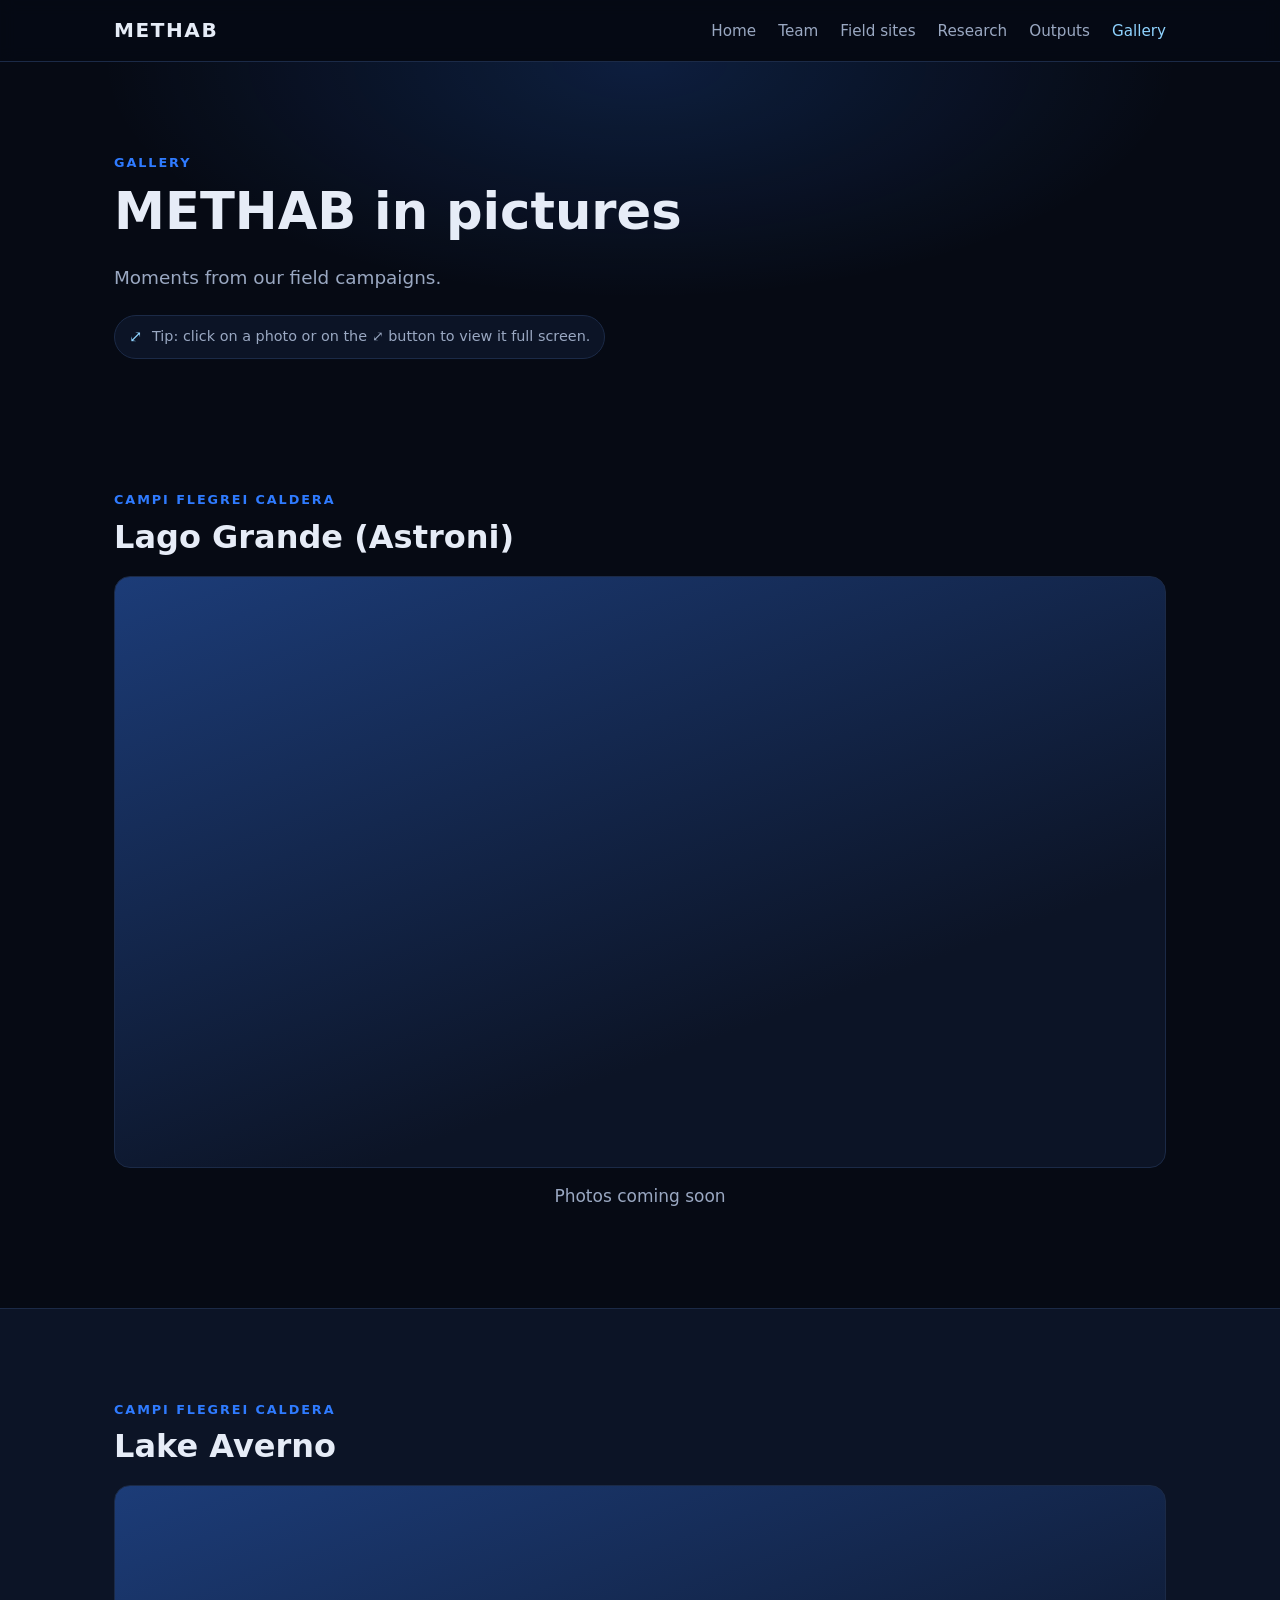
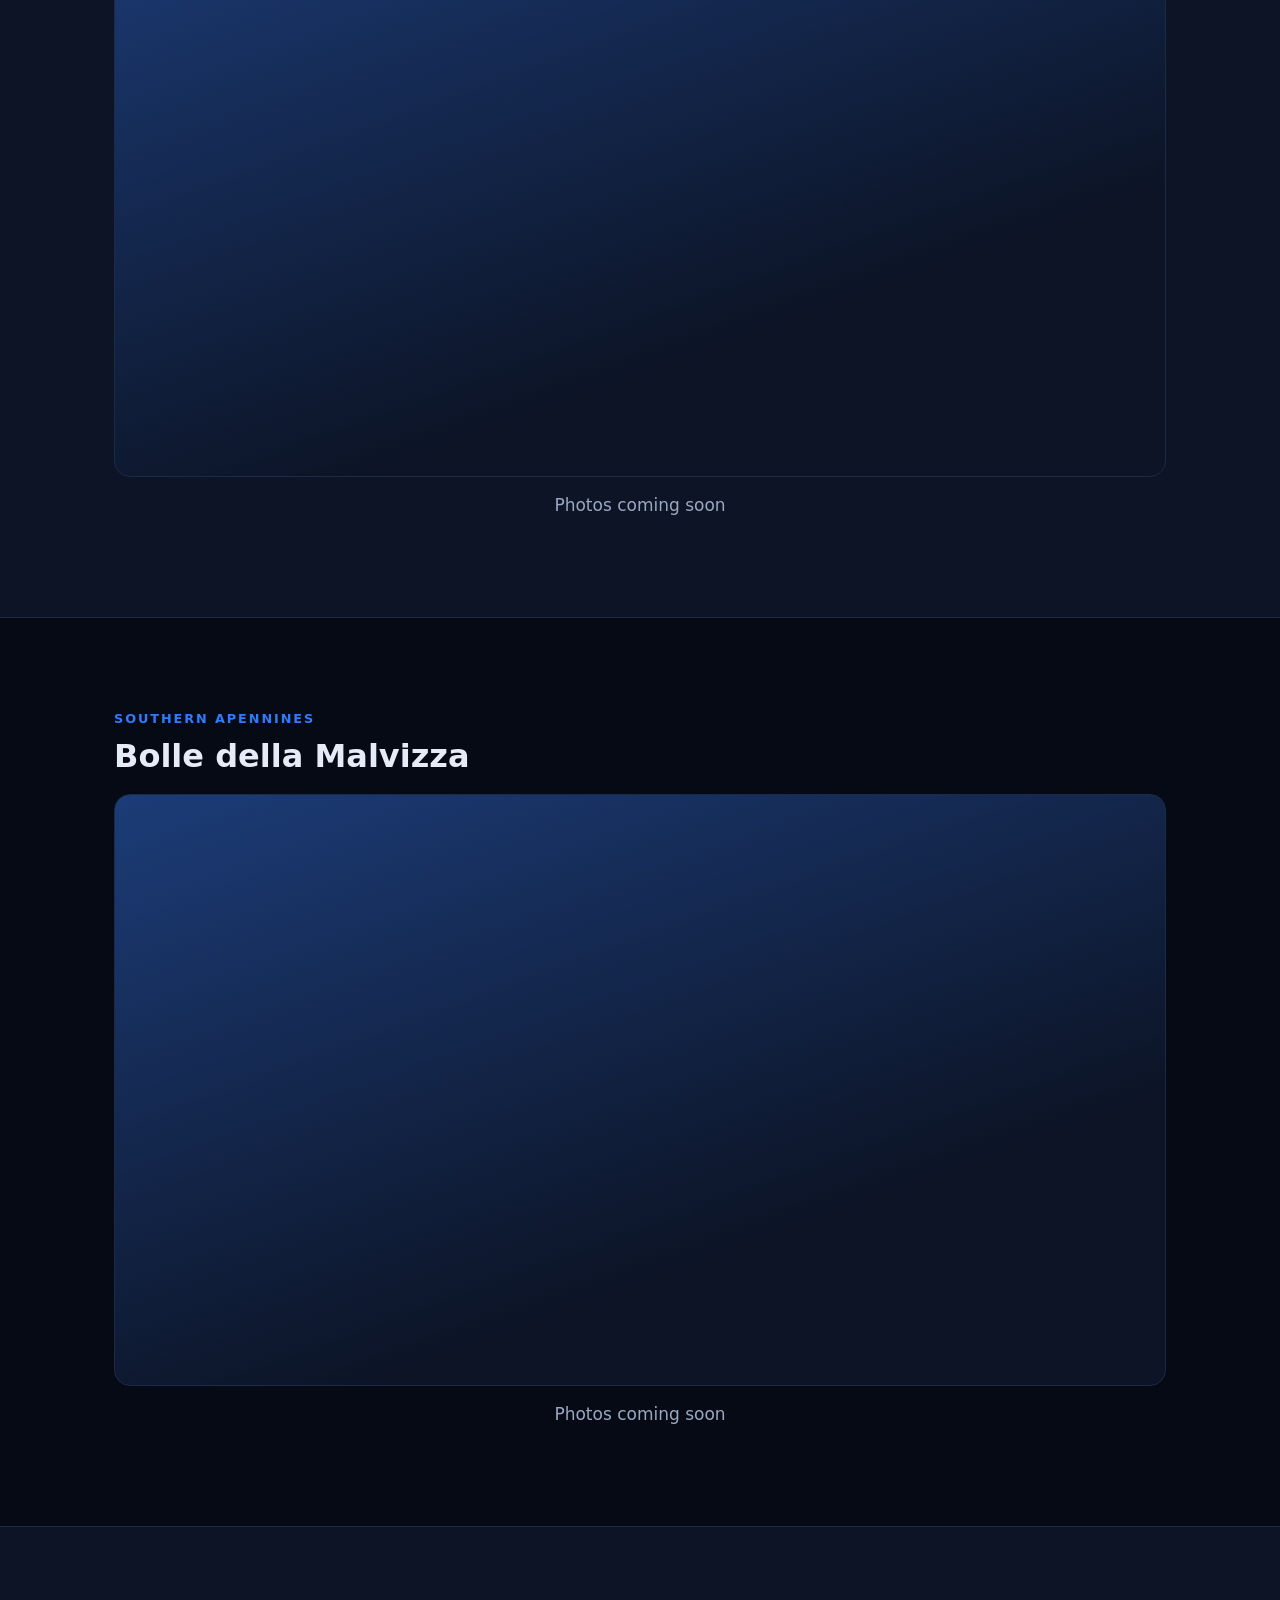
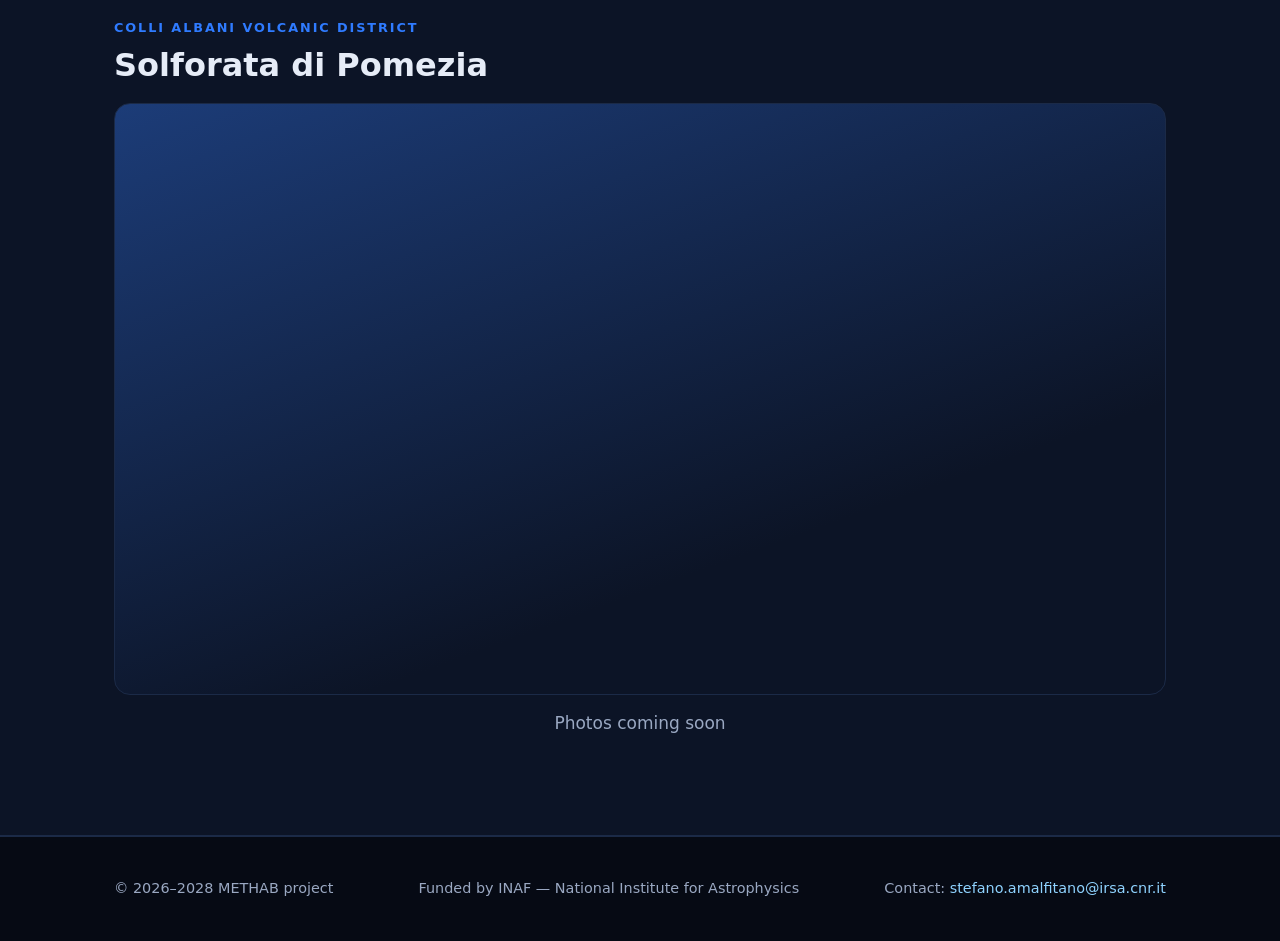
==== gallery.html @ 4ba60c29 "Initial import" ====
<!DOCTYPE html>
<html lang="en">
<head>
  <meta charset="UTF-8">
  <meta name="viewport" content="width=device-width, initial-scale=1.0">
  <title>Gallery — METHAB</title>
  <meta name="description" content="Photos from the METHAB field campaigns.">
  <link rel="stylesheet" href="style.css">

  <!-- Icons (browser tab, phone home screen) -->
  <link rel="icon" type="image/png" sizes="32x32" href="favicon-32.png">
  <link rel="icon" type="image/png" sizes="192x192" href="favicon-192.png">
  <link rel="apple-touch-icon" href="apple-touch-icon.png">

  <!-- Link preview (WhatsApp, LinkedIn, email...). If the domain changes, update the URLs below. -->
  <meta property="og:type" content="website">
  <meta property="og:site_name" content="METHAB">
  <meta property="og:title" content="Gallery — METHAB">
  <meta property="og:description" content="Photos from the METHAB field campaigns.">
  <meta property="og:url" content="https://methab.irsa.cnr.it/gallery.html">
  <meta property="og:image" content="https://methab.irsa.cnr.it/og-image.png">
  <meta name="twitter:card" content="summary_large_image">
</head>
<body>

  <!-- ================= HEADER / MENU (same on every page) ================= -->
  <header class="site-header">
    <div class="container">
      <a href="index.html" class="logo">
        METHAB
      </a>
      <!-- menu button, visible only on phones -->
      <input type="checkbox" id="menu-toggle" class="menu-toggle">
      <label for="menu-toggle" class="menu-btn" aria-label="Menu">☰</label>
      <ul class="nav">
        <li><a href="index.html">Home</a></li>
        <li><a href="team.html">Team</a></li>
        <li><a href="sites.html">Field sites</a></li>
        <li><a href="research.html">Research</a></li>
        <li><a href="outputs.html">Outputs</a></li>
        <li><a href="gallery.html" class="active">Gallery</a></li>
      </ul>
    </div>
  </header>

  <!-- ================= PAGE TITLE ================= -->
  <div class="page-head">
    <div class="container">
      <span class="eyebrow">Gallery</span>
      <h1>METHAB in pictures</h1>
      <p class="lead">Moments from our field campaigns.</p>
      <p class="hint"><span class="hint-icon">⤢</span> Tip: click on a photo or on the ⤢ button to view it full screen.</p>
    </div>
  </div>

  <!-- ================= CAROUSELS =================
       PHOTOS ARE LOADED AUTOMATICALLY — no need to edit this file.
       Put the photos in these folders, numbered from 1, lowercase ".jpg":
         images/gallery/astroni/astroni1.jpg, astroni2.jpg, astroni3.jpg ...
         images/gallery/averno/averno1.jpg, averno2.jpg ...
         images/gallery/malvizza/malvizza1.jpg, malvizza2.jpg ...
         images/gallery/pomezia/pomezia1.jpg, pomezia2.jpg ...
       The page shows photos 1, 2, 3 ... and stops at the first missing number.
       Photo number 1 of each site is also used in the Field sites page.
       Clicking a photo (or the ⤢ button) opens it full screen.
       OPTIONAL VIDEO: a file called <name>-video.mp4 in the same folder
         (e.g. images/gallery/averno/averno-video.mp4) is added as the last slide.
  -->

  <!-- Astroni -->
  <section>
    <div class="container">
      <span class="eyebrow">Campi Flegrei caldera</span>
      <h2>Lago Grande (Astroni)</h2>
      <div class="carousel" data-folder="images/gallery/astroni" data-name="astroni" data-caption="Lago Grande (Astroni)">
        <div class="track"></div>
        <button class="car-btn prev" aria-label="Previous photo">‹</button>
        <button class="car-btn next" aria-label="Next photo">›</button>
        <button class="car-full" aria-label="View full screen" title="View full screen">⤢</button>
        <div class="car-counter"></div>
      </div>
    </div>
  </section>

  <!-- Averno -->
  <section class="alt">
    <div class="container">
      <span class="eyebrow">Campi Flegrei caldera</span>
      <h2>Lake Averno</h2>
      <div class="carousel" data-folder="images/gallery/averno" data-name="averno" data-caption="Lake Averno">
        <div class="track"></div>
        <button class="car-btn prev" aria-label="Previous photo">‹</button>
        <button class="car-btn next" aria-label="Next photo">›</button>
        <button class="car-full" aria-label="View full screen" title="View full screen">⤢</button>
        <div class="car-counter"></div>
      </div>
    </div>
  </section>

  <!-- Bolle della Malvizza -->
  <section>
    <div class="container">
      <span class="eyebrow">Southern Apennines</span>
      <h2>Bolle della Malvizza</h2>
      <div class="carousel" data-folder="images/gallery/malvizza" data-name="malvizza" data-caption="Bolle della Malvizza">
        <div class="track"></div>
        <button class="car-btn prev" aria-label="Previous photo">‹</button>
        <button class="car-btn next" aria-label="Next photo">›</button>
        <button class="car-full" aria-label="View full screen" title="View full screen">⤢</button>
        <div class="car-counter"></div>
      </div>
    </div>
  </section>

  <!-- Solforata di Pomezia -->
  <section class="alt">
    <div class="container">
      <span class="eyebrow">Colli Albani volcanic district</span>
      <h2>Solforata di Pomezia</h2>
      <div class="carousel" data-folder="images/gallery/pomezia" data-name="pomezia" data-caption="Solforata di Pomezia">
        <div class="track"></div>
        <button class="car-btn prev" aria-label="Previous photo">‹</button>
        <button class="car-btn next" aria-label="Next photo">›</button>
        <button class="car-full" aria-label="View full screen" title="View full screen">⤢</button>
        <div class="car-counter"></div>
      </div>
    </div>
  </section>

  <!-- ================= FOOTER (same on every page) ================= -->
  <footer class="site-footer">
    <div class="container">
      <span>© 2026–2028 METHAB project</span>
      <span>Funded by INAF — National Institute for Astrophysics</span>
      <span>Contact: <a href="mailto:stefano.amalfitano@irsa.cnr.it">stefano.amalfitano@irsa.cnr.it</a></span>
    </div>
  </footer>

  <!-- ================= FULL-SCREEN VIEWER (opens when a photo is clicked) ================= -->
  <div class="lightbox" id="lightbox" hidden>
    <button class="lb-close" aria-label="Close">✕</button>
    <button class="lb-prev" aria-label="Previous photo">‹</button>
    <img class="lb-img" alt="">
    <button class="lb-next" aria-label="Next photo">›</button>
    <div class="lb-caption"></div>
  </div>

  <!-- ================= CAROUSEL + VIEWER SCRIPT (no need to touch) ================= -->
  <script>
    /* ---------- full-screen viewer ---------- */
    const lb      = document.getElementById('lightbox');
    const lbImg   = lb.querySelector('.lb-img');
    const lbCap   = lb.querySelector('.lb-caption');
    let lbList = [], lbIndex = 0, lbTitle = '', lbOnClose = null;

    function lbShow() {
      lbImg.src = lbList[lbIndex];
      lbCap.textContent = lbTitle + (lbList.length > 1 ? '  ·  ' + (lbIndex + 1) + ' / ' + lbList.length : '');
      lb.classList.toggle('single', lbList.length <= 1);
    }
    function lbOpen(list, index, title, onClose) {
      lbList = list; lbIndex = index; lbTitle = title; lbOnClose = onClose;
      lbShow();
      lb.hidden = false;
      document.body.style.overflow = 'hidden';   // stop the page from scrolling behind
    }
    function lbClose() {
      lb.hidden = true;
      document.body.style.overflow = '';
      if (lbOnClose) lbOnClose(lbIndex);         // the carousel jumps to the last photo seen
    }
    function lbMove(step) {
      lbIndex = (lbIndex + step + lbList.length) % lbList.length;
      lbShow();
    }

    lb.querySelector('.lb-close').onclick = lbClose;
    lb.querySelector('.lb-prev').onclick  = () => lbMove(-1);
    lb.querySelector('.lb-next').onclick  = () => lbMove(1);
    lb.addEventListener('click', e => { if (e.target === lb) lbClose(); });   // click on the dark background
    document.addEventListener('keydown', e => {
      if (lb.hidden) return;
      if (['Escape', 'ArrowLeft', 'ArrowRight'].includes(e.key)) e.preventDefault();
      if (e.key === 'Escape')     lbClose();
      if (e.key === 'ArrowLeft')  lbMove(-1);
      if (e.key === 'ArrowRight') lbMove(1);
    });
    // swipe on phones
    let touchX = null;
    lb.addEventListener('touchstart', e => { touchX = e.touches[0].clientX; });
    lb.addEventListener('touchend', e => {
      if (touchX === null) return;
      const dx = e.changedTouches[0].clientX - touchX;
      if (Math.abs(dx) > 50) lbMove(dx < 0 ? 1 : -1);
      touchX = null;
    });

    /* ---------- carousels ---------- */
    document.querySelectorAll('.carousel').forEach(car => {
      const track   = car.querySelector('.track');
      const counter = car.querySelector('.car-counter');
      const folder  = car.dataset.folder;
      const name    = car.dataset.name;
      const caption = car.dataset.caption;
      const photos  = [];                    // list of loaded photos (used by the viewer)
      let total = 0;

      // add one slide to the carousel
      function addSlide(src, text) {
        const fig = document.createElement('figure');
        fig.className = 'slide';
        fig.innerHTML = '<div class="frame">' + (src ? '<img src="' + src + '" alt="' + text + '">' : '') +
                        '</div><figcaption>' + text + '</figcaption>';
        if (src) {
          const index = photos.length;
          photos.push(src);
          fig.querySelector('img').onclick = () => lbOpen(photos, index, caption, goTo);
        }
        track.appendChild(fig);
      }

      // try photo 1, 2, 3 ... until one is missing
      function load(i) {
        const src = folder + '/' + name + i + '.jpg';
        const img = new Image();
        img.onload  = () => { total++; addSlide(src, caption); update(); load(i + 1); };
        img.onerror = loadVideo;             // no more photos: look for a video
        img.src = src;
      }

      // optional video, shown as the last slide: e.g. images/gallery/averno/averno-video.mp4
      function loadVideo() {
        const src = folder + '/' + name + '-video.mp4';
        const v = document.createElement('video');
        v.preload = 'metadata';
        v.onloadedmetadata = () => { total++; addVideo(src); finish(); };
        v.onerror = finish;
        v.src = src;
      }
      function addVideo(src) {
        const fig = document.createElement('figure');
        fig.className = 'slide';
        fig.innerHTML = '<div class="frame"><video src="' + src + '" autoplay muted loop playsinline controls></video></div>' +
                        '<figcaption>' + caption + ' (video)</figcaption>';
        track.appendChild(fig);
      }
      function finish() {
        if (total === 0) { addSlide(null, 'Photos coming soon'); car.classList.add('empty'); }
        if (total <= 1) { car.classList.add('single'); }   // hide arrows if 0–1 items
        update();
      }

      function current() { return Math.round(track.scrollLeft / track.clientWidth); }
      function goTo(i) {
        const n = Math.max(total, 1);
        i = (i + n) % n;                     // loop: after the last comes the first
        track.scrollTo({ left: i * track.clientWidth, behavior: 'smooth' });
      }
      function update() {
        counter.textContent = total > 1 ? (current() + 1) + ' / ' + total : '';
      }

      car.querySelector('.prev').onclick = () => goTo(current() - 1);
      car.querySelector('.next').onclick = () => goTo(current() + 1);
      car.querySelector('.car-full').onclick = () => {
        if (!total) return;
        if (current() < photos.length) { lbOpen(photos, current(), caption, goTo); }
        else { const v = track.querySelectorAll('.slide')[current()].querySelector('video');
               if (v && v.requestFullscreen) v.requestFullscreen(); }   // video: browser full screen
      };
      track.addEventListener('scroll', update);
      load(1);
    });
  </script>

</body>
</html>
---- style.css ----
/* ==========================================================
   METHAB — shared stylesheet
   Used by every page of the site.
   ========================================================== */

/* ---------- Colours (change them here, they apply everywhere) ---------- */
:root {
  --bg:        #060a14;   /* night / space background          */
  --bg-soft:   #0c1426;   /* cards and alternate sections      */
  --line:      #1b2a47;   /* borders                           */
  --flame:     #2f7bff;   /* methane flame blue (main accent)  */
  --flame-in:  #8fd3ff;   /* light inner cone of the flame     */
  --text:      #e6ecf7;   /* main text                         */
  --muted:     #9aa8c2;   /* secondary text                    */
  --max:       1100px;    /* max page width                    */
}

/* ---------- Base ---------- */
* { box-sizing: border-box; margin: 0; padding: 0; }

html { scroll-behavior: smooth; }

body {
  background: var(--bg);
  color: var(--text);
  font-family: system-ui, -apple-system, "Segoe UI", Roboto, Helvetica, Arial, sans-serif;
  font-size: 17px;
  line-height: 1.65;
}

a { color: var(--flame-in); text-decoration: none; }
a:hover { text-decoration: underline; }

img { max-width: 100%; display: block; }

.container { max-width: var(--max); margin: 0 auto; padding: 0 24px; }

h1, h2, h3 { line-height: 1.2; font-weight: 700; }
h2 { font-size: 2rem; margin-bottom: 0.6em; }
h3 { font-size: 1.2rem; margin-bottom: 0.4em; }

/* small blue label above section titles */
.eyebrow {
  display: block;
  color: var(--flame);
  font-size: 0.8rem;
  font-weight: 700;
  letter-spacing: 0.15em;
  text-transform: uppercase;
  margin-bottom: 0.6em;
}

/* ---------- Header / menu ---------- */
.site-header {
  position: sticky;
  top: 0;
  z-index: 10;
  background: rgba(6, 10, 20, 0.85);
  backdrop-filter: blur(8px);
  border-bottom: 1px solid var(--line);
}

.site-header .container {
  display: flex;
  align-items: center;
  justify-content: space-between;
  flex-wrap: wrap;
  gap: 12px;
  padding-top: 14px;
  padding-bottom: 14px;
}

.logo {
  display: flex;
  align-items: center;
  gap: 10px;
  color: var(--text);
  font-weight: 800;
  font-size: 1.25rem;
  letter-spacing: 0.08em;
}
.logo:hover { text-decoration: none; }

.nav { display: flex; flex-wrap: wrap; gap: 4px 22px; list-style: none; }
.nav a { color: var(--muted); font-size: 0.95rem; }
.nav a:hover { color: var(--text); text-decoration: none; }
.nav a.active { color: var(--flame-in); }

/* ---------- Hero (top of home page) ---------- */
.hero {
  position: relative;
  overflow: hidden;
  padding: 120px 0 110px;
  text-align: center;
  /* the "flame glow" */
  background:
    radial-gradient(ellipse 45% 55% at 50% 105%, rgba(143, 211, 255, 0.35), transparent 70%),
    radial-gradient(ellipse 70% 80% at 50% 110%, rgba(47, 123, 255, 0.45), transparent 70%),
    var(--bg);
}

.hero-logo {
  width: 260px;
  max-width: 70%;
  margin: 0 auto 28px;
  filter: drop-shadow(0 10px 40px rgba(47, 123, 255, 0.25));
}

.hero h1 {
  font-size: clamp(3rem, 9vw, 6rem);
  letter-spacing: 0.12em;
  background: linear-gradient(180deg, #ffffff 30%, var(--flame-in));
  -webkit-background-clip: text;
  background-clip: text;
  color: transparent;
}

.hero .subtitle {
  max-width: 760px;
  margin: 18px auto 36px;
  color: var(--muted);
  font-size: 1.15rem;
}

.btn {
  display: inline-block;
  padding: 12px 26px;
  border-radius: 999px;
  border: 1px solid var(--flame);
  color: var(--text);
  font-weight: 600;
  margin: 6px;
}
.btn:hover { text-decoration: none; background: rgba(47, 123, 255, 0.15); }
.btn.primary { background: var(--flame); }
.btn.primary:hover { background: #4a8cff; }

/* ---------- Sections ---------- */
section { padding: 90px 0; }
section.alt { background: var(--bg-soft); border-top: 1px solid var(--line); border-bottom: 1px solid var(--line); }

.lead { font-size: 1.15rem; color: var(--muted); max-width: 820px; }
.lead + .lead { margin-top: 1em; }

/* ---------- Key numbers strip ---------- */
.stats {
  display: grid;
  grid-template-columns: repeat(auto-fit, minmax(180px, 1fr));
  gap: 20px;
  text-align: center;
}
.stat .num { font-size: 2.6rem; font-weight: 800; color: var(--flame-in); }
.stat .label { color: var(--muted); font-size: 0.95rem; }

/* ---------- Cards ---------- */
.cards {
  display: grid;
  grid-template-columns: repeat(auto-fit, minmax(260px, 1fr));
  gap: 24px;
  margin-top: 40px;
}

.card {
  background: var(--bg-soft);
  border: 1px solid var(--line);
  border-radius: 16px;
  padding: 28px;
}
section.alt .card { background: var(--bg); }
.card p { color: var(--muted); }
.card .tag { color: var(--flame); font-size: 0.8rem; font-weight: 700; letter-spacing: 0.1em; text-transform: uppercase; }

/* ---------- Partners ---------- */
.partners {
  display: grid;
  grid-template-columns: repeat(auto-fit, minmax(240px, 1fr));
  gap: 24px;
  margin-top: 40px;
}
.partner {
  border: 1px solid var(--line);
  border-radius: 16px;
  padding: 28px;
  text-align: center;
}
.partner p { color: var(--muted); font-size: 0.95rem; }

/* ---------- Page title (inner pages) ---------- */
.page-head {
  padding: 90px 0 40px;
  background:
    radial-gradient(ellipse 60% 100% at 50% 0%, rgba(47, 123, 255, 0.18), transparent 70%),
    var(--bg);
}
.page-head h1 { font-size: clamp(2.2rem, 5vw, 3.2rem); margin-bottom: 0.4em; }

/* ---------- People (team page) ---------- */
.people {
  display: grid;
  grid-template-columns: repeat(auto-fill, minmax(220px, 1fr));
  gap: 24px;
  margin-top: 40px;
}
.person {
  background: var(--bg-soft);
  border: 1px solid var(--line);
  border-radius: 16px;
  border-top: 3px solid var(--flame);
  padding: 24px 20px;
  text-align: center;
}
section.alt .person { background: var(--bg); }
.person h3 { margin-bottom: 6px; }
.person p { color: var(--muted); font-size: 0.92rem; margin-top: 10px; }
.role {
  display: inline-block;
  font-size: 0.75rem;
  font-weight: 700;
  letter-spacing: 0.08em;
  text-transform: uppercase;
  color: var(--muted);
}
.role.coord { color: var(--flame-in); }

/* ---------- Field sites ---------- */
:root {
  /* shown when a site photo is missing */
  --photo-fallback: linear-gradient(160deg, #1c3c78, #0c1426 70%);
}
.site {
  display: grid;
  grid-template-columns: 1fr 1fr;
  gap: 48px;
  align-items: center;
  margin-bottom: 80px;
}
.site:last-child { margin-bottom: 0; }
.site.reverse .site-photo { order: 2; }   /* photo on the right */
.site-photo {
  aspect-ratio: 4 / 3;
  border-radius: 16px;
  border: 1px solid var(--line);
  background-size: cover;
  background-position: center;
}
.site-text .tag { color: var(--flame); font-size: 0.8rem; font-weight: 700; letter-spacing: 0.1em; text-transform: uppercase; }
.site-text h2 { margin-top: 6px; }
.site-text p { color: var(--muted); }

@media (max-width: 760px) {
  .site { grid-template-columns: 1fr; gap: 20px; }
  .site.reverse .site-photo { order: 0; }
}

/* ---------- Research lines ---------- */
.line {
  display: grid;
  grid-template-columns: 110px 1fr;
  gap: 24px;
  padding: 56px 0;
  border-bottom: 1px solid var(--line);
}
.line:first-child { padding-top: 0; }
.line:last-child { border-bottom: none; padding-bottom: 0; }
.line-num {
  font-size: 3.5rem;
  font-weight: 800;
  line-height: 1;
  /* outline effect made with shadows: -webkit-text-stroke showed glitches
     on some fonts (e.g. the "2" on Mac) */
  color: var(--bg);
  text-shadow:
    -1.5px -1.5px 0 var(--flame),  1.5px -1.5px 0 var(--flame),
    -1.5px  1.5px 0 var(--flame),  1.5px  1.5px 0 var(--flame),
     0     -1.5px 0 var(--flame),  0      1.5px 0 var(--flame),
    -1.5px  0     0 var(--flame),  1.5px  0     0 var(--flame);
}
.line-body .tag { color: var(--flame); font-size: 0.8rem; font-weight: 700; letter-spacing: 0.1em; text-transform: uppercase; }
.line-body h2 { margin-top: 6px; }
.line-body .cards { margin-top: 28px; }

@media (max-width: 760px) {
  .line { grid-template-columns: 1fr; gap: 8px; }
}

/* ---------- Timeline ---------- */
.timeline {
  display: grid;
  grid-template-columns: 240px 1fr;
  gap: 10px 20px;
  margin-top: 40px;
  align-items: center;
}
.tl-axis {
  grid-column: 2;
  display: grid;
  grid-template-columns: repeat(24, 1fr);
  color: var(--muted);
  font-size: 0.8rem;
  border-bottom: 1px solid var(--line);
  padding-bottom: 6px;
}
.tl-axis span { border-left: 1px solid var(--line); padding-left: 6px; }
.tl-label { color: var(--muted); font-size: 0.92rem; text-align: right; }
.tl-row {
  display: grid;
  grid-template-columns: repeat(24, 1fr);
  height: 18px;
}
.tl-bar { border-radius: 999px; background: var(--flame); }
.tl-bar.b2 { background: #5a9bff; }
.tl-bar.b3 { background: var(--flame-in); }
.tl-bar.b4 { background: #c9e9ff; }
.tl-bar.b5 { background: #3b4f75; }

@media (max-width: 760px) {
  .timeline { grid-template-columns: 1fr; }
  .tl-axis { grid-column: 1; }
  .tl-label { text-align: left; margin-top: 8px; }
}

/* ---------- Footer ---------- */
.site-footer {
  border-top: 1px solid var(--line);
  padding: 40px 0;
  color: var(--muted);
  font-size: 0.9rem;
}
.site-footer .container { display: flex; flex-wrap: wrap; justify-content: space-between; gap: 16px; }

/* ---------- Timeline milestones (project meetings) ---------- */
.tl-ms {
  width: 14px;
  height: 14px;
  justify-self: center;
  align-self: center;
  transform: rotate(45deg);
  border: 2px solid var(--flame-in);
  background: var(--bg-soft);
}
.tl-ms.done { background: var(--flame-in); }
.tl-note { margin-top: 24px; color: var(--muted); font-size: 0.9rem; }
.tl-note .tl-ms { display: inline-block; width: 10px; height: 10px; margin: 0 8px 0 16px; }
.tl-note .tl-ms:first-child { margin-left: 0; }

/* ---------- Timeline month cells (subtle grid behind the bars) ---------- */
.tl-row {
  height: 22px;
  background: repeating-linear-gradient(
    to right,
    rgba(143, 211, 255, 0.05) 0,
    rgba(143, 211, 255, 0.05) calc(100% / 24 - 2px),
    transparent calc(100% / 24 - 2px),
    transparent calc(100% / 24)
  );
  border-radius: 4px;
}
.tl-bar { margin: 3px 0; }

/* ---------- Publications (outputs page) ---------- */
.pubs { margin-top: 32px; }
.pub {
  display: grid;
  grid-template-columns: 90px 1fr;
  gap: 24px;
  padding: 28px 0;
  border-bottom: 1px solid var(--line);
}
.pub:first-child { border-top: 1px solid var(--line); }
.pub-year { font-size: 1.4rem; font-weight: 800; color: var(--flame); }
.pub-body h3 { font-size: 1.15rem; margin-bottom: 8px; }
.pub-body h3 a { color: var(--text); }
.pub-body h3 a:hover { color: var(--flame-in); }
.pub-authors { color: var(--muted); }
.pub-authors strong { color: var(--text); font-weight: 600; }
.pub-journal { color: var(--muted); font-size: 0.95rem; margin-top: 4px; }
.pub-links { margin-top: 10px; font-size: 0.9rem; display: flex; flex-wrap: wrap; gap: 12px; align-items: center; }
.pub-oa {
  font-size: 0.72rem;
  font-weight: 700;
  letter-spacing: 0.08em;
  text-transform: uppercase;
  color: var(--flame-in);
  border: 1px solid var(--flame);
  border-radius: 999px;
  padding: 2px 10px;
}
@media (max-width: 760px) {
  .pub { grid-template-columns: 1fr; gap: 6px; }
}

/* ---------- Gallery carousel ---------- */
.carousel { position: relative; }
.track {
  display: flex;
  overflow-x: auto;
  scroll-snap-type: x mandatory;
  scrollbar-width: none;              /* hide scrollbar (Firefox) */
}
.track::-webkit-scrollbar { display: none; }  /* hide scrollbar (Chrome/Safari) */
.slide {
  flex: 0 0 100%;
  scroll-snap-align: start;
}
.frame {
  aspect-ratio: 16 / 9;
  max-height: 70vh;
  width: 100%;
  border-radius: 16px;
  border: 1px solid var(--line);
  overflow: hidden;
  background: var(--photo-fallback);   /* shown while a photo is missing */
}
.frame img { width: 100%; height: 100%; object-fit: cover; }
.slide figcaption { margin-top: 14px; color: var(--muted); text-align: center; }
.car-btn {
  position: absolute;
  top: calc(50% - 22px);
  transform: translateY(-50%);
  width: 48px;
  height: 48px;
  border-radius: 50%;
  border: 1px solid var(--flame);
  background: rgba(6, 10, 20, 0.7);
  color: var(--text);
  font-size: 1.8rem;
  line-height: 1;
  cursor: pointer;
}
.car-btn:hover { background: var(--flame); }
.car-btn.prev { left: 16px; }
.car-btn.next { right: 16px; }
.car-counter { margin-top: 8px; text-align: center; color: var(--flame-in); font-size: 0.9rem; font-weight: 600; }
.carousel.single .car-btn { display: none; }   /* no arrows with 0–1 photos */

/* ---------- Budget of each research unit (home page) ---------- */
.partner .budget {
  margin-top: 14px;
  color: var(--flame-in);
  font-size: 1.1rem;
  font-weight: 700;
}

/* ---------- Key numbers in bordered boxes (home page) ---------- */
.stat {
  border: 1px solid var(--line);
  border-radius: 16px;
  padding: 28px 16px;
  background: var(--bg-soft);
}

/* ---------- Mobile menu (☰ button on phones) ---------- */
.menu-toggle, .menu-btn { display: none; }

@media (max-width: 760px) {
  .menu-btn {
    display: block;
    font-size: 1.6rem;
    line-height: 1;
    color: var(--text);
    cursor: pointer;
    padding: 4px 8px;
  }
  .nav {
    display: none;              /* hidden until ☰ is tapped */
    width: 100%;
    flex-direction: column;
    gap: 0;
    padding: 8px 0 4px;
  }
  .nav a { display: block; padding: 10px 0; font-size: 1.05rem; border-top: 1px solid var(--line); }
  .menu-toggle:checked ~ .nav { display: flex; }
}

/* ---------- Full-screen viewer (gallery) ---------- */
.frame img { cursor: zoom-in; }
.car-full {
  position: absolute;
  top: 14px;
  right: 14px;
  width: 40px;
  height: 40px;
  border-radius: 10px;
  border: 1px solid var(--line);
  background: rgba(6, 10, 20, 0.7);
  color: var(--text);
  font-size: 1.2rem;
  cursor: pointer;
}
.car-full:hover { background: var(--flame); }
.carousel.empty .car-full { display: none; }

.lightbox {
  position: fixed;
  inset: 0;
  z-index: 100;
  background: rgba(3, 5, 10, 0.96);
  display: flex;
  align-items: center;
  justify-content: center;
}
.lightbox[hidden] { display: none; }
.lb-img {
  max-width: calc(100vw - 160px);   /* leave room for the arrows */
  max-height: 86vh;
  object-fit: contain;
  border-radius: 6px;
}
.lb-caption {
  position: absolute;
  bottom: 18px;
  left: 0;
  right: 0;
  text-align: center;
  color: var(--muted);
  font-size: 0.95rem;
}
.lightbox button {
  position: absolute;
  background: rgba(255, 255, 255, 0.08);
  border: 1px solid rgba(255, 255, 255, 0.15);
  color: #fff;
  cursor: pointer;
  border-radius: 50%;
  width: 48px;
  height: 48px;
  font-size: 1.6rem;
  line-height: 1;
}
.lightbox button:hover { background: var(--flame); }
.lb-close { top: 18px; right: 18px; font-size: 1.2rem !important; }
.lb-prev  { left: 18px;  top: 50%; transform: translateY(-50%); }
.lb-next  { right: 18px; top: 50%; transform: translateY(-50%); }
.lightbox.single .lb-prev, .lightbox.single .lb-next { display: none; }
@media (max-width: 760px) {
  .lb-img { max-width: 100vw; border-radius: 0; }   /* phones: full width, swipe to change photo */
  .lb-prev, .lb-next { top: auto !important; bottom: 60px; transform: none !important; }
}
.frame video { width: 100%; height: 100%; object-fit: contain; background: #000; }

/* ---------- Round "scroll down" button with pulsing glow (home hero) ---------- */
.cue-ring {
  display: inline-flex;
  align-items: center;
  justify-content: center;
  width: 54px;
  height: 54px;
  margin-top: 6px;
  border-radius: 50%;
  border: 1px solid var(--flame);
  color: var(--flame-in);
  font-size: 1.4rem;
  animation: pulse 2.4s ease-out infinite;
}
.cue-ring:hover { text-decoration: none; background: var(--flame); color: #fff; }
@keyframes pulse {
  0%   { box-shadow: 0 0 0 0    rgba(47, 123, 255, 0.55); }
  70%  { box-shadow: 0 0 0 18px rgba(47, 123, 255, 0); }
  100% { box-shadow: 0 0 0 0    rgba(47, 123, 255, 0); }
}

/* ---------- Figures from the project (home, research) ---------- */
.figure { margin-top: 48px; }
.figure img {
  width: 100%;
  border-radius: 14px;
  border: 1px solid var(--line);
  cursor: zoom-in;
}
.figure.narrow { max-width: 780px; }
.figure figcaption { margin-top: 12px; color: var(--muted); font-size: 0.92rem; max-width: 820px; }
.fig-license { display: block; margin-top: 6px; font-size: 0.8rem; color: var(--muted); opacity: 0.8; }

/* ---------- Hint line (gallery page) ---------- */
.hint {
  display: inline-flex;
  align-items: center;
  gap: 10px;
  margin-top: 22px;
  padding: 8px 14px;
  border: 1px solid var(--line);
  border-radius: 999px;
  background: var(--bg-soft);
  color: var(--muted);
  font-size: 0.9rem;
}
.hint-icon { color: var(--flame-in); font-size: 1rem; }
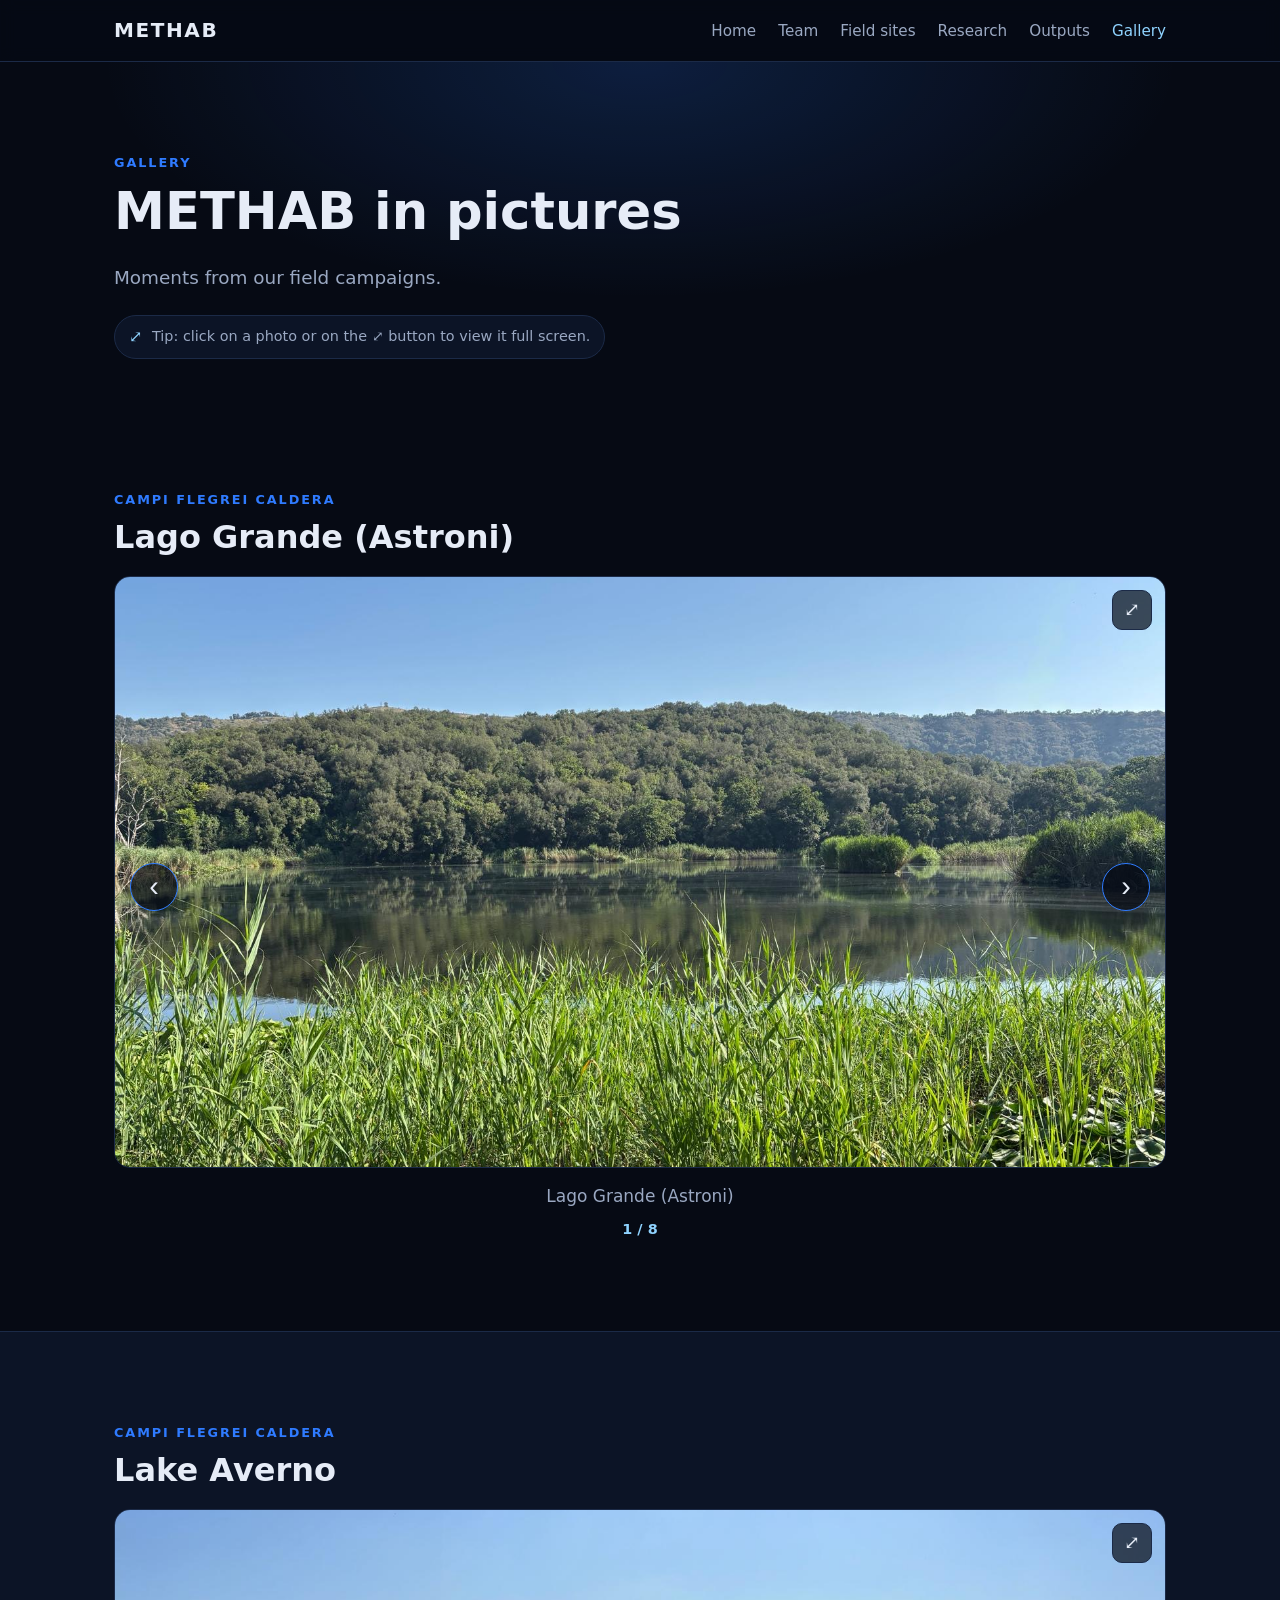
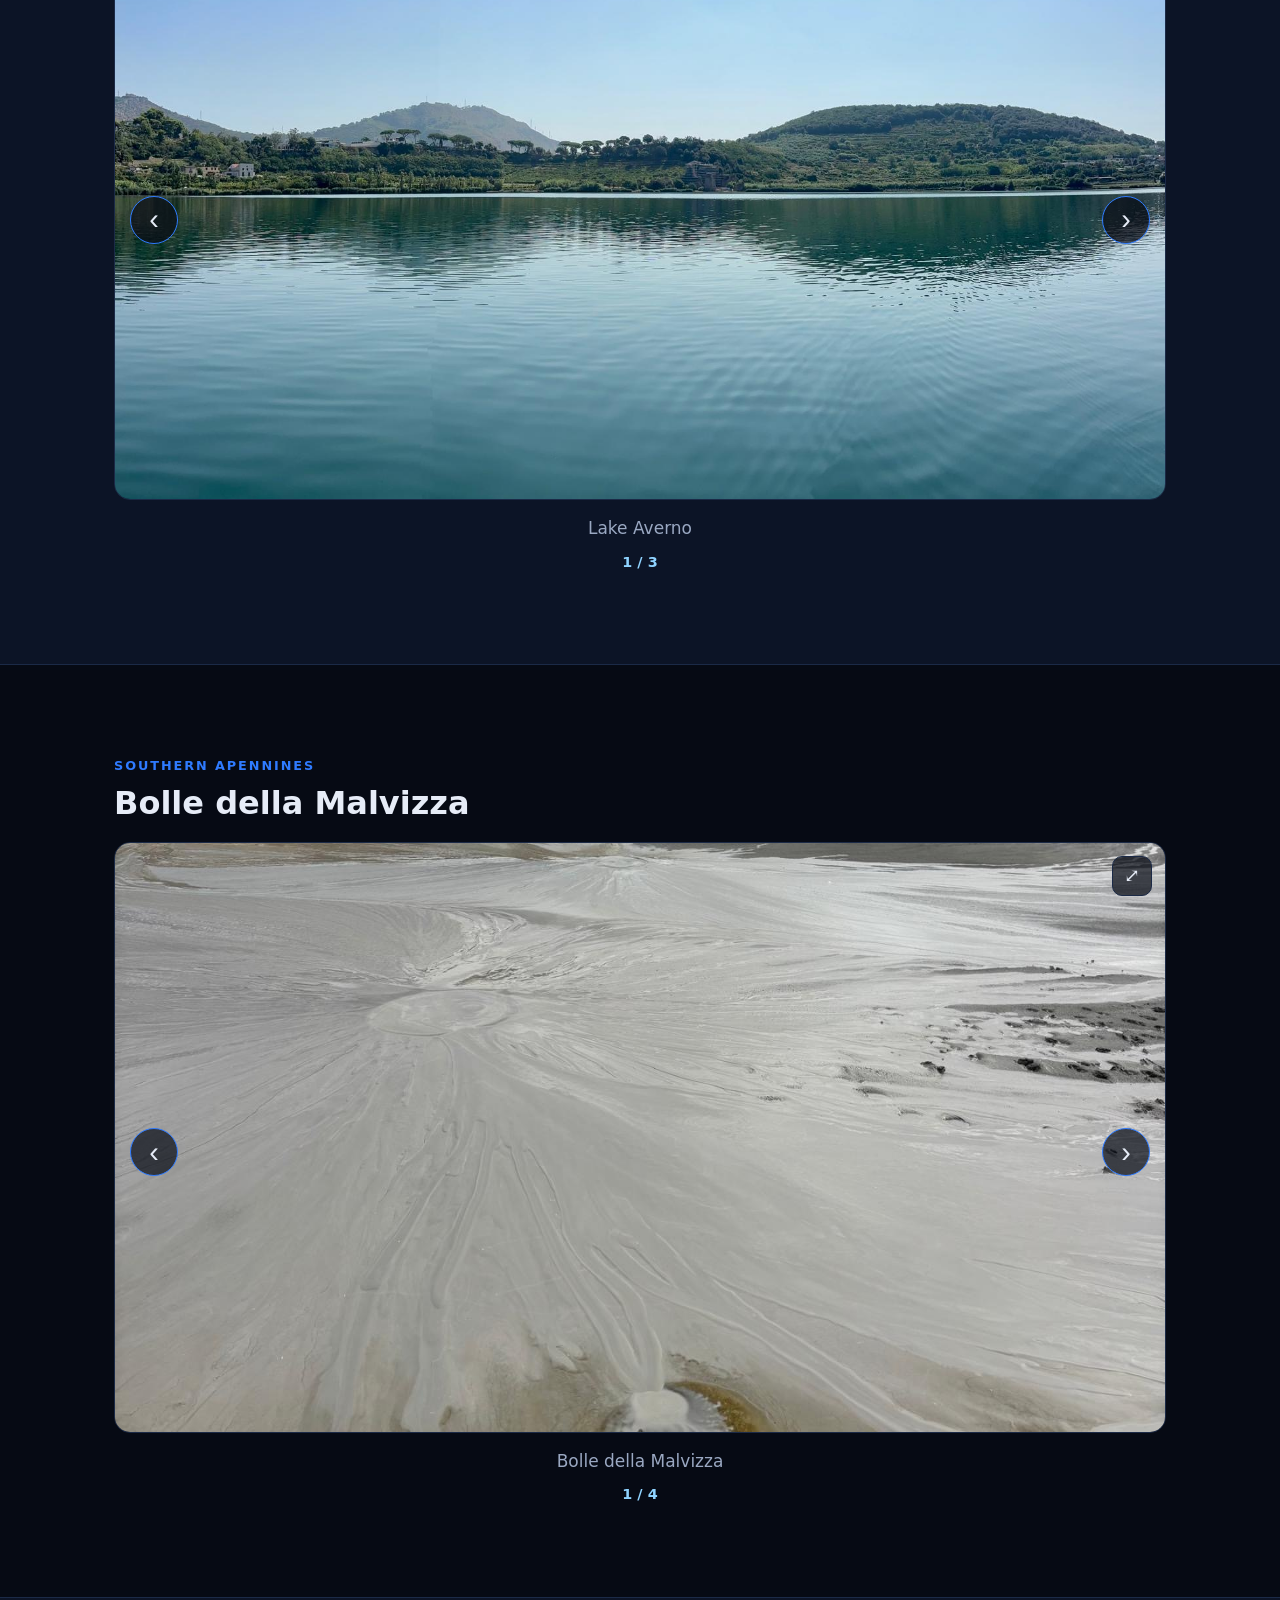
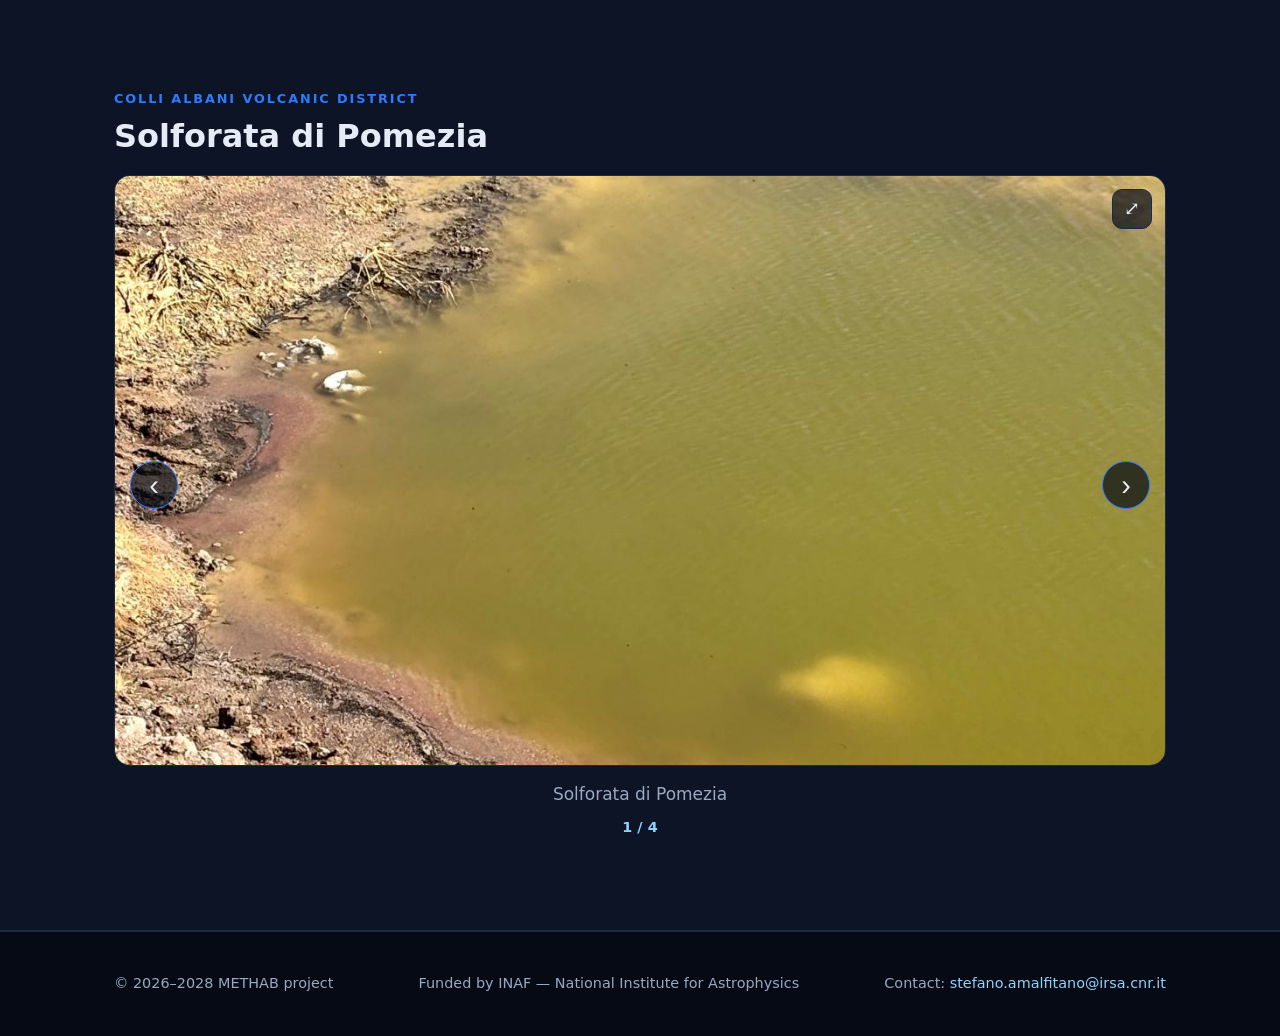
==== commit 628e2e11: "Minor update" ====
--- a/gallery.html
+++ b/gallery.html
@@ -17,8 +17,8 @@
   <meta property="og:site_name" content="METHAB">
   <meta property="og:title" content="Gallery — METHAB">
   <meta property="og:description" content="Photos from the METHAB field campaigns.">
-  <meta property="og:url" content="https://methab.irsa.cnr.it/gallery.html">
-  <meta property="og:image" content="https://methab.irsa.cnr.it/og-image.png">
+  <meta property="og:url" content="https://microecolab.github.io/METHAB/gallery.html">
+  <meta property="og:image" content="https://microecolab.github.io/METHAB/og-image.png">
   <meta name="twitter:card" content="summary_large_image">
 </head>
 <body>
@@ -55,7 +55,7 @@
 
   <!-- ================= CAROUSELS =================
        PHOTOS ARE LOADED AUTOMATICALLY — no need to edit this file.
-       Put the photos in these folders, numbered from 1, lowercase ".jpg":
+       Put the photos in these folders, numbered from 1 (.jpg, .JPG, .jpeg or .JPEG):
          images/gallery/astroni/astroni1.jpg, astroni2.jpg, astroni3.jpg ...
          images/gallery/averno/averno1.jpg, averno2.jpg ...
          images/gallery/malvizza/malvizza1.jpg, malvizza2.jpg ...
@@ -219,22 +219,28 @@
         track.appendChild(fig);
       }
 
-      // try photo 1, 2, 3 ... until one is missing
-      function load(i) {
-        const src = folder + '/' + name + i + '.jpg';
+      // accepted file extensions (online, upper/lower case matters)
+      const PHOTO_EXT = ['.jpg', '.JPG', '.jpeg', '.JPEG'];
+      const VIDEO_EXT = ['.mp4', '.MP4'];
+
+      // try photo 1, 2, 3 ... until one is missing (each with every extension)
+      function load(i, e = 0) {
+        if (e >= PHOTO_EXT.length) { loadVideo(); return; }   // no more photos: look for a video
+        const src = folder + '/' + name + i + PHOTO_EXT[e];
         const img = new Image();
         img.onload  = () => { total++; addSlide(src, caption); update(); load(i + 1); };
-        img.onerror = loadVideo;             // no more photos: look for a video
+        img.onerror = () => load(i, e + 1);  // try the next extension
         img.src = src;
       }
 
       // optional video, shown as the last slide: e.g. images/gallery/averno/averno-video.mp4
-      function loadVideo() {
-        const src = folder + '/' + name + '-video.mp4';
+      function loadVideo(e = 0) {
+        if (e >= VIDEO_EXT.length) { finish(); return; }
+        const src = folder + '/' + name + '-video' + VIDEO_EXT[e];
         const v = document.createElement('video');
         v.preload = 'metadata';
         v.onloadedmetadata = () => { total++; addVideo(src); finish(); };
-        v.onerror = finish;
+        v.onerror = () => loadVideo(e + 1);
         v.src = src;
       }
       function addVideo(src) {
